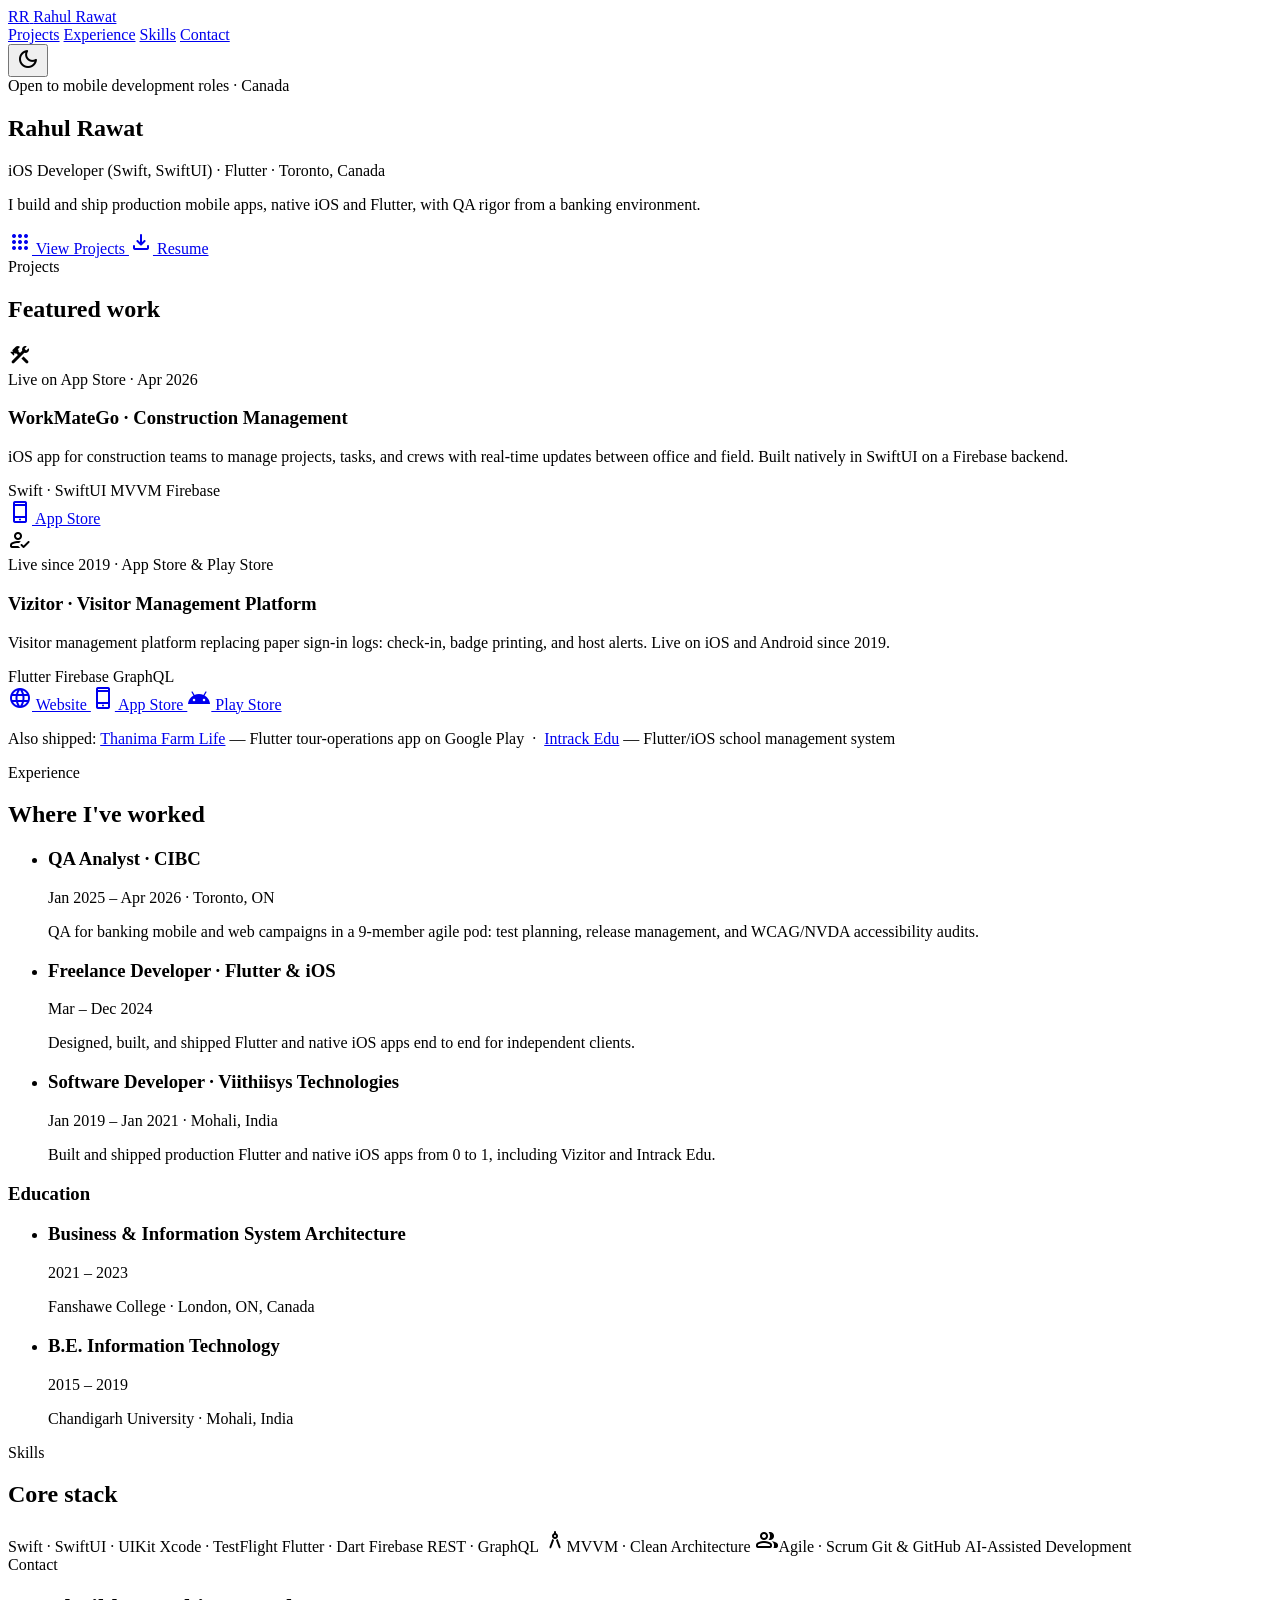
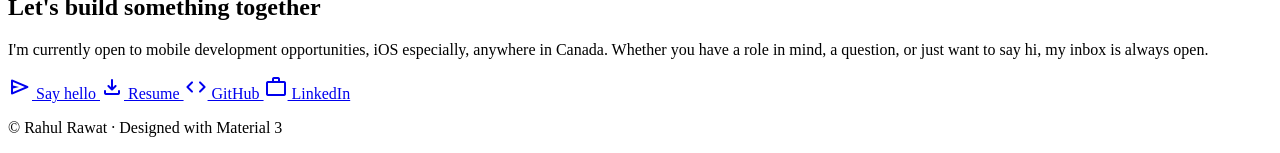
==== index.html @ 1a6d2e44 "Update GitHub links after account rename" ====
<!DOCTYPE html>
<html lang="en">
<head>
  <meta charset="UTF-8" />
  <meta name="viewport" content="width=device-width, initial-scale=1.0" />
  <title>Rahul Rawat — Portfolio</title>
  <meta name="description" content="Rahul Rawat, iOS and mobile developer (Swift, SwiftUI, Flutter), open to opportunities across Canada." />
  <meta name="theme-color" content="#0b57d0" />
  <link rel="preconnect" href="https://fonts.googleapis.com" />
  <link rel="preconnect" href="https://fonts.gstatic.com" crossorigin />
  <link href="https://fonts.googleapis.com/css2?family=Roboto:wght@400;500;700&family=Roboto+Flex:opsz,wght@8..144,400;8..144,500;8..144,600;8..144,700&display=swap" rel="stylesheet" />
  <link href="https://fonts.googleapis.com/css2?family=Material+Symbols+Rounded:opsz,wght,FILL,GRAD@20..48,100..700,0..1,0" rel="stylesheet" />
  <link rel="stylesheet" href="style.css" />
</head>
<body>
  <header class="app-bar" id="app-bar">
    <a class="app-bar__logo" href="#top">
      <span class="app-bar__logo-mark">RR</span>
      <span class="app-bar__logo-text">Rahul Rawat</span>
    </a>
    <nav class="app-bar__nav">
      <a href="#projects">Projects</a>
      <a href="#experience">Experience</a>
      <a href="#skills">Skills</a>
      <a href="#contact">Contact</a>
    </nav>
    <button id="theme-toggle" class="icon-button" aria-label="Toggle dark mode">
      <span class="material-symbols-rounded">dark_mode</span>
    </button>
  </header>

  <main id="top">
    <!-- Hero -->
    <section class="hero">
      <div class="hero__content reveal">
        <span class="hero__status"><span class="hero__status-dot"></span>Open to mobile development roles · Canada</span>
        <h1 class="hero__name">Rahul Rawat</h1>
        <p class="hero__role">iOS Developer (Swift, SwiftUI) · Flutter · Toronto, Canada</p>
        <p class="hero__tagline">I build and ship production mobile apps, native iOS and Flutter, with QA rigor from a banking environment.</p>
        <div class="hero__actions">
          <a class="button button--filled" href="#projects">
            <span class="material-symbols-rounded">apps</span>
            View Projects
          </a>
          <a class="button button--outlined" href="assets/Rahul-Rawat-Resume.pdf" download>
            <span class="material-symbols-rounded">download</span>
            Resume
          </a>
        </div>
      </div>
    </section>

    <!-- Projects -->
    <section id="projects" class="section reveal">
      <div class="section__heading">
        <span class="section__eyebrow">Projects</span>
        <h2 class="section__title">Featured work</h2>
      </div>
      <div class="projects">
        <article class="card card--elevated project">
          <div class="project__icon"><span class="material-symbols-rounded">construction</span></div>
          <span class="project__period">Live on App Store · Apr 2026</span>
          <h3 class="project__title">WorkMateGo · Construction Management</h3>
          <p class="project__desc">
            iOS app for construction teams to manage projects, tasks, and
            crews with real-time updates between office and field. Built
            natively in SwiftUI on a Firebase backend.
          </p>
          <div class="project__tags">
            <span class="chip">Swift · SwiftUI</span>
            <span class="chip">MVVM</span>
            <span class="chip">Firebase</span>
          </div>
          <div class="project__actions">
            <a class="button button--text" href="https://apps.apple.com/us/app/workmatego/id6769996872" target="_blank" rel="noopener">
              <span class="material-symbols-rounded">phone_iphone</span> App Store
            </a>
          </div>
        </article>

        <article class="card card--elevated project">
          <div class="project__icon"><span class="material-symbols-rounded">how_to_reg</span></div>
          <span class="project__period">Live since 2019 · App Store &amp; Play Store</span>
          <h3 class="project__title">Vizitor · Visitor Management Platform</h3>
          <p class="project__desc">
            Visitor management platform replacing paper sign-in logs:
            check-in, badge printing, and host alerts. Live on iOS and
            Android since 2019.
          </p>
          <div class="project__tags">
            <span class="chip">Flutter</span>
            <span class="chip">Firebase</span>
            <span class="chip">GraphQL</span>
          </div>
          <div class="project__actions">
            <a class="button button--text" href="https://www.vizitorapp.com" target="_blank" rel="noopener">
              <span class="material-symbols-rounded">language</span> Website
            </a>
            <a class="button button--text" href="https://apps.apple.com/us/app/vizitor-visitor-management/id1408560525" target="_blank" rel="noopener">
              <span class="material-symbols-rounded">phone_iphone</span> App Store
            </a>
            <a class="button button--text" href="https://play.google.com/store/apps/details?id=com.vizitor.app" target="_blank" rel="noopener">
              <span class="material-symbols-rounded">android</span> Play Store
            </a>
          </div>
        </article>
      </div>

      <p class="more-projects">
        <span class="more-projects__label">Also shipped:</span>
        <a href="https://play.google.com/store/apps/details?id=com.thanima.app" target="_blank" rel="noopener">Thanima Farm Life</a> — Flutter tour-operations app on Google Play
        &nbsp;·&nbsp;
        <a href="https://github.com/rahuldev0412/intrack-edu" target="_blank" rel="noopener">Intrack Edu</a> — Flutter/iOS school management system
      </p>
    </section>

    <!-- Experience -->
    <section id="experience" class="section reveal">
      <div class="section__heading">
        <span class="section__eyebrow">Experience</span>
        <h2 class="section__title">Where I've worked</h2>
      </div>
      <ul class="experience-list">
        <li class="experience-item">
          <div class="experience-item__row">
            <h3 class="experience-role">QA Analyst · CIBC</h3>
            <span class="experience-meta">Jan 2025 – Apr 2026 · Toronto, ON</span>
          </div>
          <p class="experience-desc">
            QA for banking mobile and web campaigns in a 9-member agile pod:
            test planning, release management, and WCAG/NVDA accessibility
            audits.
          </p>
        </li>
        <li class="experience-item">
          <div class="experience-item__row">
            <h3 class="experience-role">Freelance Developer · Flutter &amp; iOS</h3>
            <span class="experience-meta">Mar – Dec 2024</span>
          </div>
          <p class="experience-desc">
            Designed, built, and shipped Flutter and native iOS apps end to
            end for independent clients.
          </p>
        </li>
        <li class="experience-item">
          <div class="experience-item__row">
            <h3 class="experience-role">Software Developer · Viithiisys Technologies</h3>
            <span class="experience-meta">Jan 2019 – Jan 2021 · Mohali, India</span>
          </div>
          <p class="experience-desc">
            Built and shipped production Flutter and native iOS apps from 0
            to 1, including Vizitor and Intrack Edu.
          </p>
        </li>
      </ul>

      <div class="education">
        <h3 class="education__heading">Education</h3>
        <ul class="experience-list">
          <li class="experience-item">
            <div class="experience-item__row">
              <h3 class="experience-role">Business &amp; Information System Architecture</h3>
              <span class="experience-meta">2021 – 2023</span>
            </div>
            <p class="experience-desc">Fanshawe College · London, ON, Canada</p>
          </li>
          <li class="experience-item">
            <div class="experience-item__row">
              <h3 class="experience-role">B.E. Information Technology</h3>
              <span class="experience-meta">2015 – 2019</span>
            </div>
            <p class="experience-desc">Chandigarh University · Mohali, India</p>
          </li>
        </ul>
      </div>
    </section>

    <!-- Skills -->
    <section id="skills" class="section reveal">
      <div class="section__heading">
        <span class="section__eyebrow">Skills</span>
        <h2 class="section__title">Core stack</h2>
      </div>
      <div class="skills">
        <span class="chip chip--skill"><img class="chip__logo" src="icons/swift.svg" alt="" />Swift · SwiftUI · UIKit</span>
        <span class="chip chip--skill"><img class="chip__logo" src="icons/xcode.svg" alt="" />Xcode · TestFlight</span>
        <span class="chip chip--skill"><img class="chip__logo" src="icons/flutter.svg" alt="" />Flutter · Dart</span>
        <span class="chip chip--skill"><img class="chip__logo" src="icons/firebase.svg" alt="" />Firebase</span>
        <span class="chip chip--skill"><img class="chip__logo" src="icons/graphql.svg" alt="" />REST · GraphQL</span>
        <span class="chip chip--skill"><span class="material-symbols-rounded">architecture</span>MVVM · Clean Architecture</span>
        <span class="chip chip--skill"><span class="material-symbols-rounded">group</span>Agile · Scrum</span>
        <span class="chip chip--skill"><img class="chip__logo" src="icons/github.svg" alt="" />Git &amp; GitHub</span>
        <span class="chip chip--skill"><img class="chip__logo" src="icons/claude.svg" alt="" />AI-Assisted Development</span>
      </div>
    </section>

    <!-- Contact -->
    <section id="contact" class="section reveal">
      <div class="contact card card--filled">
        <span class="section__eyebrow">Contact</span>
        <h2 class="section__title">Let's build something together</h2>
        <p class="contact__text">
          I'm currently open to mobile development opportunities, iOS
          especially, anywhere in Canada. Whether you have a role in mind, a
          question, or just want to say hi, my inbox is always open.
        </p>
        <div class="contact__actions">
          <a class="button button--filled" href="mailto:rahulrwt0412@gmail.com">
            <span class="material-symbols-rounded">send</span>
            Say hello
          </a>
          <a class="button button--tonal" href="assets/Rahul-Rawat-Resume.pdf" download>
            <span class="material-symbols-rounded">download</span>
            Resume
          </a>
          <a class="button button--outlined" href="https://github.com/rahuldev0412" target="_blank" rel="noopener">
            <span class="material-symbols-rounded">code</span>
            GitHub
          </a>
          <a class="button button--outlined" href="https://www.linkedin.com/in/rahul-rawat-abb160151/" target="_blank" rel="noopener">
            <span class="material-symbols-rounded">work</span>
            LinkedIn
          </a>
        </div>
      </div>
    </section>
  </main>

  <footer class="footer">
    <p>© <span id="year"></span> Rahul Rawat · Designed with Material 3</p>
  </footer>

  <script src="script.js"></script>
</body>
</html>
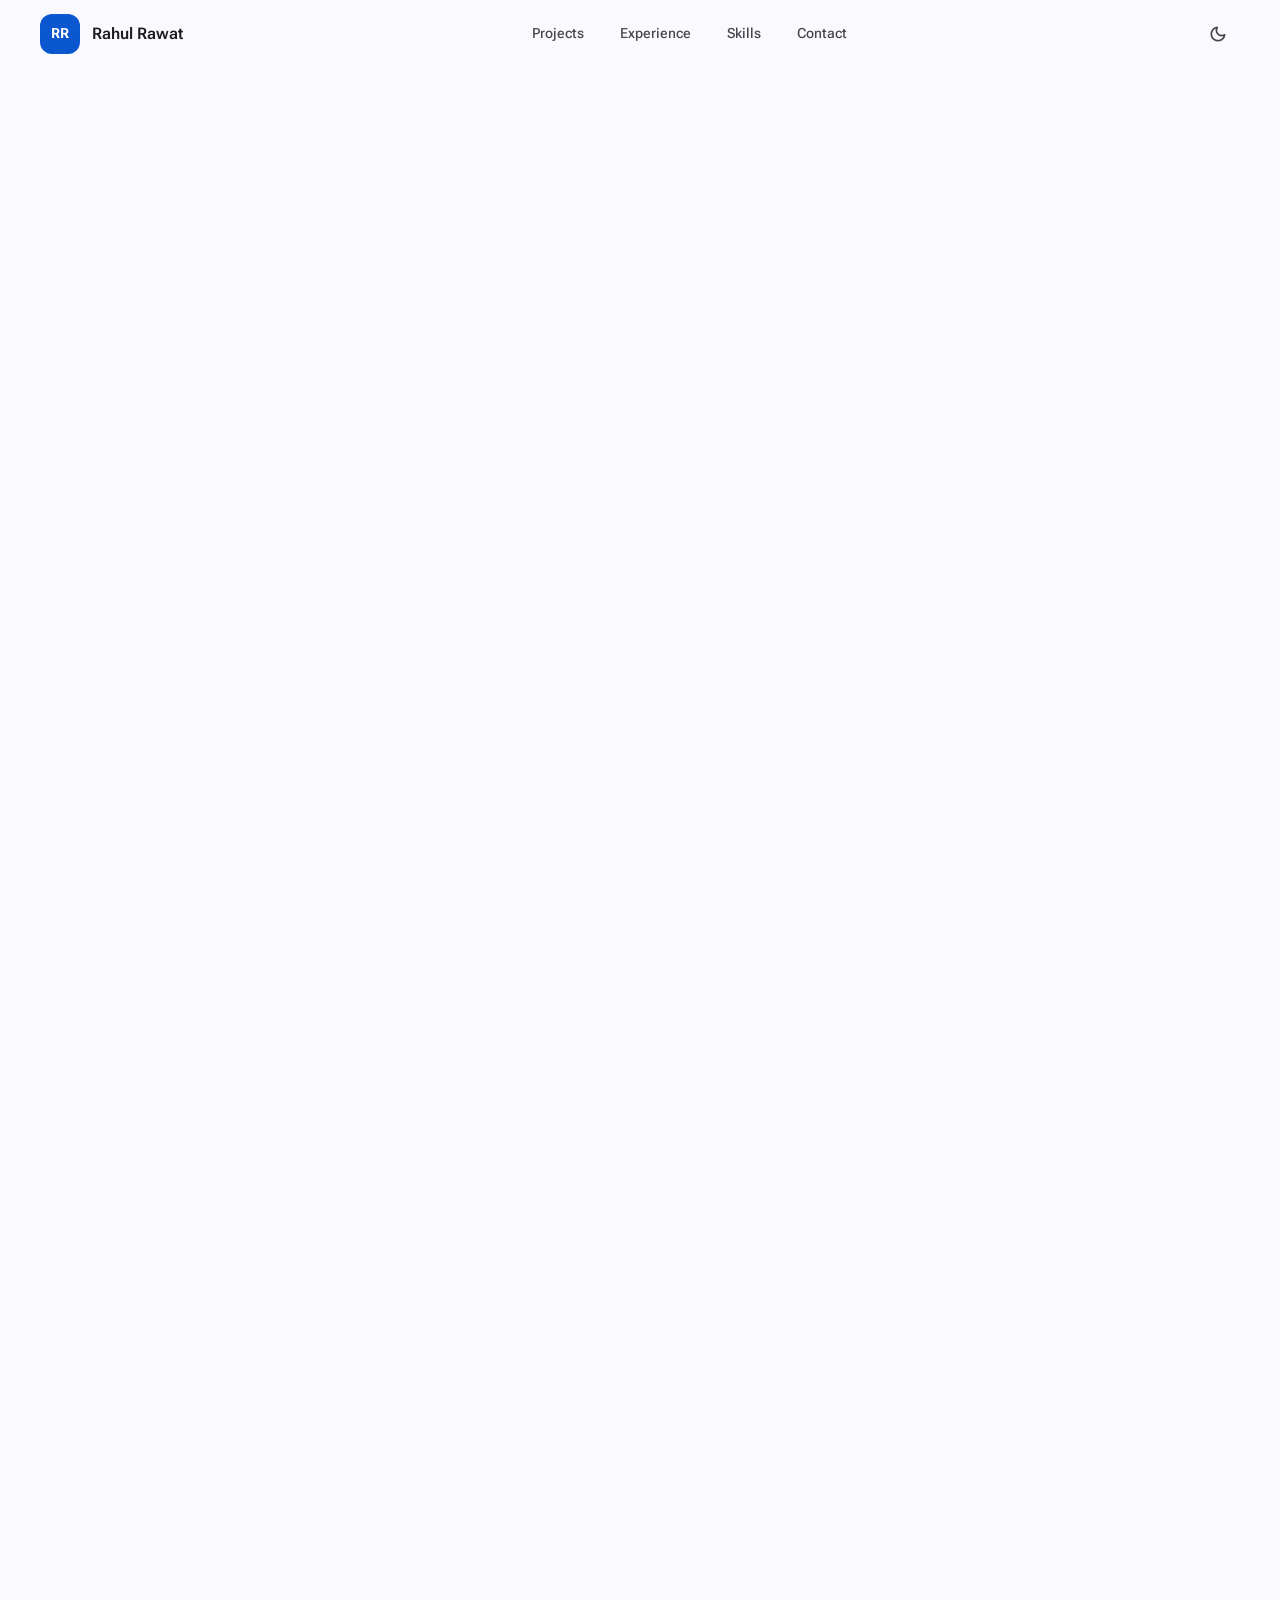
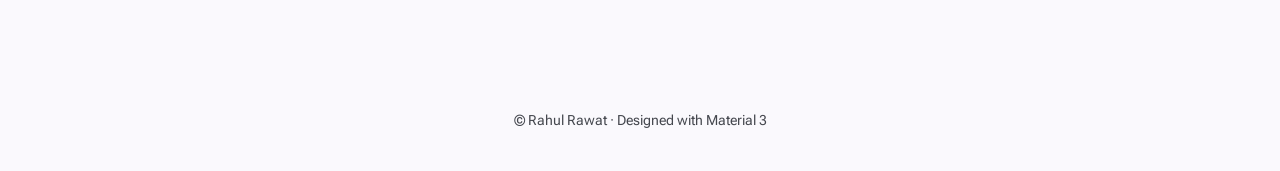
==== commit a9d699ef: "Add Upstat project card and beta download page New upstat.html with plain-language TestFlight and An" ====
--- a/index.html
+++ b/index.html
@@ -79,6 +79,28 @@
         </article>
 
         <article class="card card--elevated project">
+          <img class="project__icon project__icon--logo" src="assets/upstat-logo.png" alt="Upstat logo" width="52" height="52" />
+          <span class="project__period">Public beta · TestFlight &amp; Android</span>
+          <h3 class="project__title">Upstat · Fitness, Nutrition &amp; Habit Tracker</h3>
+          <p class="project__desc">
+            All-in-one fitness app that turns daily health habits into a
+            game. Users log meals, workouts, sleep, water and habits, and
+            earn XP, levels, badges and personal records for staying
+            consistent.
+          </p>
+          <div class="project__tags">
+            <span class="chip">Flutter</span>
+            <span class="chip">Firebase</span>
+            <span class="chip">iOS</span>
+          </div>
+          <div class="project__actions">
+            <a class="button button--text" href="upstat.html">
+              <span class="material-symbols-rounded">download</span> Try the beta
+            </a>
+          </div>
+        </article>
+
+        <article class="card card--elevated project">
           <div class="project__icon"><span class="material-symbols-rounded">how_to_reg</span></div>
           <span class="project__period">Live since 2019 · App Store &amp; Play Store</span>
           <h3 class="project__title">Vizitor · Visitor Management Platform</h3>
--- a/style.css
+++ b/style.css
@@ -0,0 +1,743 @@
+/* ============================================================
+   Material 3 design tokens — light scheme (Google blue seed)
+   ============================================================ */
+:root {
+  /* Color roles */
+  --md-sys-color-primary: #0b57d0;
+  --md-sys-color-on-primary: #ffffff;
+  --md-sys-color-primary-container: #d3e3fd;
+  --md-sys-color-on-primary-container: #041e49;
+  --md-sys-color-secondary: #575e71;
+  --md-sys-color-secondary-container: #dbe2f9;
+  --md-sys-color-on-secondary-container: #141b2c;
+  --md-sys-color-surface: #faf9fd;
+  --md-sys-color-surface-container-low: #f3f3fa;
+  --md-sys-color-surface-container: #ededf4;
+  --md-sys-color-surface-container-high: #e7e8ee;
+  --md-sys-color-on-surface: #191c20;
+  --md-sys-color-on-surface-variant: #44474e;
+  --md-sys-color-outline: #74777f;
+  --md-sys-color-outline-variant: #c4c6d0;
+  --md-sys-color-shadow: #000000;
+
+  /* Shape */
+  --md-sys-shape-corner-small: 8px;
+  --md-sys-shape-corner-medium: 12px;
+  --md-sys-shape-corner-large: 16px;
+  --md-sys-shape-corner-xlarge: 28px;
+  --md-sys-shape-corner-full: 999px;
+
+  /* Elevation */
+  --md-sys-elevation-1: 0 1px 2px rgba(0, 0, 0, 0.3), 0 1px 3px 1px rgba(0, 0, 0, 0.15);
+  --md-sys-elevation-2: 0 1px 2px rgba(0, 0, 0, 0.3), 0 2px 6px 2px rgba(0, 0, 0, 0.15);
+  --md-sys-elevation-3: 0 4px 8px 3px rgba(0, 0, 0, 0.15), 0 1px 3px rgba(0, 0, 0, 0.3);
+
+  /* Motion */
+  --md-sys-motion-standard: cubic-bezier(0.2, 0, 0, 1);
+}
+
+[data-theme="dark"] {
+  --md-sys-color-primary: #a8c7fa;
+  --md-sys-color-on-primary: #062e6f;
+  --md-sys-color-primary-container: #0842a0;
+  --md-sys-color-on-primary-container: #d3e3fd;
+  --md-sys-color-secondary: #bfc6dc;
+  --md-sys-color-secondary-container: #3f4759;
+  --md-sys-color-on-secondary-container: #dbe2f9;
+  --md-sys-color-surface: #131318;
+  --md-sys-color-surface-container-low: #1b1b21;
+  --md-sys-color-surface-container: #1f1f25;
+  --md-sys-color-surface-container-high: #292a2f;
+  --md-sys-color-on-surface: #e2e2e9;
+  --md-sys-color-on-surface-variant: #c4c6d0;
+  --md-sys-color-outline: #8e9099;
+  --md-sys-color-outline-variant: #44474e;
+}
+
+/* ============================================================
+   Base
+   ============================================================ */
+* {
+  margin: 0;
+  padding: 0;
+  box-sizing: border-box;
+}
+
+html {
+  scroll-behavior: smooth;
+}
+
+body {
+  font-family: "Roboto Flex", "Roboto", system-ui, sans-serif;
+  background: var(--md-sys-color-surface);
+  color: var(--md-sys-color-on-surface);
+  line-height: 1.6;
+  transition: background 0.3s var(--md-sys-motion-standard), color 0.3s var(--md-sys-motion-standard);
+}
+
+.material-symbols-rounded {
+  font-variation-settings: "FILL" 0, "wght" 400, "GRAD" 0, "opsz" 24;
+  font-size: 1.25rem;
+  line-height: 1;
+}
+
+main {
+  max-width: 1040px;
+  margin: 0 auto;
+  padding: 0 clamp(1.25rem, 5vw, 2.5rem);
+}
+
+/* ============================================================
+   Top app bar
+   ============================================================ */
+.app-bar {
+  position: sticky;
+  top: 0;
+  z-index: 20;
+  display: flex;
+  align-items: center;
+  justify-content: space-between;
+  gap: 1rem;
+  padding: 0.75rem clamp(1.25rem, 5vw, 2.5rem);
+  background: var(--md-sys-color-surface);
+  transition: background 0.3s var(--md-sys-motion-standard), box-shadow 0.3s var(--md-sys-motion-standard);
+}
+
+.app-bar--scrolled {
+  background: var(--md-sys-color-surface-container);
+  box-shadow: var(--md-sys-elevation-2);
+}
+
+.app-bar__logo {
+  display: flex;
+  align-items: center;
+  gap: 0.75rem;
+  text-decoration: none;
+  color: var(--md-sys-color-on-surface);
+  font-weight: 600;
+}
+
+.app-bar__logo-mark {
+  display: grid;
+  place-items: center;
+  width: 40px;
+  height: 40px;
+  border-radius: var(--md-sys-shape-corner-medium);
+  background: var(--md-sys-color-primary);
+  color: var(--md-sys-color-on-primary);
+  font-weight: 700;
+  font-size: 0.9rem;
+  letter-spacing: 0.5px;
+}
+
+.app-bar__nav {
+  display: flex;
+  gap: 0.25rem;
+}
+
+.app-bar__nav a {
+  position: relative;
+  color: var(--md-sys-color-on-surface-variant);
+  text-decoration: none;
+  font-size: 0.9rem;
+  font-weight: 500;
+  padding: 0.5rem 1rem;
+  border-radius: var(--md-sys-shape-corner-full);
+  transition: background 0.2s, color 0.2s;
+}
+
+.app-bar__nav a:hover {
+  background: color-mix(in srgb, var(--md-sys-color-on-surface) 8%, transparent);
+  color: var(--md-sys-color-on-surface);
+}
+
+/* ============================================================
+   Buttons (M3 filled / tonal / outlined / text / icon)
+   ============================================================ */
+.button {
+  position: relative;
+  overflow: hidden;
+  display: inline-flex;
+  align-items: center;
+  gap: 0.5rem;
+  height: 44px;
+  padding: 0 1.5rem;
+  border: none;
+  border-radius: var(--md-sys-shape-corner-full);
+  font-family: inherit;
+  font-size: 0.9rem;
+  font-weight: 500;
+  letter-spacing: 0.1px;
+  text-decoration: none;
+  cursor: pointer;
+  transition: box-shadow 0.2s var(--md-sys-motion-standard), background 0.2s;
+}
+
+.button .material-symbols-rounded {
+  font-size: 1.125rem;
+}
+
+.button--filled {
+  background: var(--md-sys-color-primary);
+  color: var(--md-sys-color-on-primary);
+}
+
+.button--filled:hover {
+  box-shadow: var(--md-sys-elevation-1);
+  background: color-mix(in srgb, var(--md-sys-color-on-primary) 8%, var(--md-sys-color-primary));
+}
+
+.button--tonal {
+  background: var(--md-sys-color-secondary-container);
+  color: var(--md-sys-color-on-secondary-container);
+}
+
+.button--tonal:hover {
+  box-shadow: var(--md-sys-elevation-1);
+  background: color-mix(in srgb, var(--md-sys-color-on-secondary-container) 8%, var(--md-sys-color-secondary-container));
+}
+
+.button--outlined {
+  background: transparent;
+  color: var(--md-sys-color-primary);
+  border: 1px solid var(--md-sys-color-outline);
+}
+
+.button--outlined:hover {
+  background: color-mix(in srgb, var(--md-sys-color-primary) 8%, transparent);
+}
+
+.button--text {
+  background: transparent;
+  color: var(--md-sys-color-primary);
+  height: 40px;
+  padding: 0 0.75rem;
+}
+
+.button--text:hover {
+  background: color-mix(in srgb, var(--md-sys-color-primary) 8%, transparent);
+}
+
+.icon-button {
+  position: relative;
+  overflow: hidden;
+  display: grid;
+  place-items: center;
+  width: 44px;
+  height: 44px;
+  border: none;
+  border-radius: var(--md-sys-shape-corner-full);
+  background: transparent;
+  color: var(--md-sys-color-on-surface-variant);
+  cursor: pointer;
+  transition: background 0.2s;
+}
+
+.icon-button:hover {
+  background: color-mix(in srgb, var(--md-sys-color-on-surface) 8%, transparent);
+}
+
+/* Ripple */
+.ripple {
+  position: absolute;
+  border-radius: 50%;
+  background: currentColor;
+  opacity: 0.18;
+  transform: scale(0);
+  animation: ripple 0.5s var(--md-sys-motion-standard) forwards;
+  pointer-events: none;
+}
+
+@keyframes ripple {
+  to {
+    transform: scale(2.5);
+    opacity: 0;
+  }
+}
+
+/* ============================================================
+   Cards & chips
+   ============================================================ */
+.card {
+  border-radius: var(--md-sys-shape-corner-large);
+  padding: 1.75rem;
+}
+
+.card--filled {
+  background: var(--md-sys-color-surface-container);
+}
+
+.card--elevated {
+  background: var(--md-sys-color-surface-container-low);
+  box-shadow: var(--md-sys-elevation-1);
+  transition: box-shadow 0.25s var(--md-sys-motion-standard), transform 0.25s var(--md-sys-motion-standard);
+}
+
+.card--elevated:hover {
+  box-shadow: var(--md-sys-elevation-3);
+  transform: translateY(-3px);
+}
+
+.chip {
+  display: inline-flex;
+  align-items: center;
+  gap: 0.4rem;
+  height: 32px;
+  padding: 0 0.85rem;
+  border: 1px solid var(--md-sys-color-outline-variant);
+  border-radius: var(--md-sys-shape-corner-small);
+  font-size: 0.8rem;
+  font-weight: 500;
+  color: var(--md-sys-color-on-surface-variant);
+  background: transparent;
+}
+
+.chip--skill {
+  height: 40px;
+  padding: 0 1.1rem;
+  font-size: 0.9rem;
+  background: var(--md-sys-color-surface-container-low);
+  color: var(--md-sys-color-on-surface);
+}
+
+.chip--skill .material-symbols-rounded {
+  color: var(--md-sys-color-primary);
+}
+
+.chip__logo {
+  width: 18px;
+  height: 18px;
+  object-fit: contain;
+}
+
+/* ============================================================
+   Hero
+   ============================================================ */
+.hero {
+  min-height: calc(88vh - 68px);
+  display: flex;
+  align-items: center;
+}
+
+.hero__content {
+  display: flex;
+  flex-direction: column;
+  align-items: flex-start;
+  gap: 1.25rem;
+}
+
+.hero__name {
+  font-size: clamp(3rem, 8vw, 4.75rem);
+  font-weight: 700;
+  line-height: 1.05;
+  letter-spacing: -1px;
+}
+
+.hero__status {
+  display: inline-flex;
+  align-items: center;
+  gap: 0.5rem;
+  padding: 0.35rem 0.9rem;
+  border: 1px solid var(--md-sys-color-outline-variant);
+  border-radius: var(--md-sys-shape-corner-full);
+  font-size: 0.85rem;
+  font-weight: 500;
+  color: var(--md-sys-color-on-surface-variant);
+}
+
+.hero__status-dot {
+  width: 8px;
+  height: 8px;
+  border-radius: 50%;
+  background: #1e8e3e;
+  box-shadow: 0 0 0 3px rgba(30, 142, 62, 0.25);
+}
+
+[data-theme="dark"] .hero__status-dot {
+  background: #6dd58c;
+  box-shadow: 0 0 0 3px rgba(109, 213, 140, 0.25);
+}
+
+.hero__role {
+  font-size: clamp(1.1rem, 2.5vw, 1.35rem);
+  font-weight: 600;
+  color: var(--md-sys-color-primary);
+}
+
+.hero__tagline {
+  max-width: 36rem;
+  font-size: clamp(1.05rem, 2.2vw, 1.25rem);
+  color: var(--md-sys-color-on-surface-variant);
+  font-weight: 400;
+}
+
+.hero__actions {
+  display: flex;
+  flex-wrap: wrap;
+  gap: 0.75rem;
+  margin-top: 0.5rem;
+}
+
+/* ============================================================
+   Sections
+   ============================================================ */
+.section {
+  padding: 4rem 0;
+}
+
+.section__heading {
+  margin-bottom: 2rem;
+}
+
+.section__eyebrow {
+  display: block;
+  color: var(--md-sys-color-primary);
+  font-size: 0.85rem;
+  font-weight: 600;
+  text-transform: uppercase;
+  letter-spacing: 1.5px;
+  margin-bottom: 0.35rem;
+}
+
+.section__title {
+  font-size: clamp(1.6rem, 4vw, 2.25rem);
+  font-weight: 600;
+  letter-spacing: -0.25px;
+}
+
+/* Projects */
+.projects {
+  display: grid;
+  grid-template-columns: repeat(auto-fit, minmax(280px, 1fr));
+  gap: 1.25rem;
+}
+
+.project {
+  display: flex;
+  flex-direction: column;
+  gap: 0.9rem;
+}
+
+.project__icon {
+  display: grid;
+  place-items: center;
+  width: 52px;
+  height: 52px;
+  border-radius: var(--md-sys-shape-corner-medium);
+  background: var(--md-sys-color-primary-container);
+  color: var(--md-sys-color-on-primary-container);
+}
+
+.project__period {
+  font-size: 0.8rem;
+  font-weight: 600;
+  letter-spacing: 0.5px;
+  text-transform: uppercase;
+  color: var(--md-sys-color-primary);
+}
+
+.project__title {
+  font-size: 1.2rem;
+  font-weight: 600;
+}
+
+.project__desc {
+  color: var(--md-sys-color-on-surface-variant);
+  font-size: 0.95rem;
+  flex: 1;
+}
+
+.project__tags {
+  display: flex;
+  flex-wrap: wrap;
+  gap: 0.5rem;
+}
+
+.project__actions {
+  display: flex;
+  gap: 0.25rem;
+  margin: 0 -0.75rem -0.5rem;
+}
+
+.more-projects {
+  margin-top: 1.5rem;
+  padding: 1rem 1.25rem;
+  border-radius: var(--md-sys-shape-corner-medium);
+  background: var(--md-sys-color-surface-container);
+  color: var(--md-sys-color-on-surface-variant);
+  font-size: 0.9rem;
+  line-height: 1.7;
+}
+
+.more-projects__label {
+  font-weight: 600;
+  color: var(--md-sys-color-on-surface);
+}
+
+.more-projects a {
+  color: var(--md-sys-color-primary);
+  font-weight: 500;
+  text-decoration: none;
+}
+
+.more-projects a:hover {
+  text-decoration: underline;
+}
+
+/* Experience */
+.experience-list {
+  list-style: none;
+  display: flex;
+  flex-direction: column;
+  gap: 1.5rem;
+}
+
+.experience-item {
+  padding-bottom: 1.5rem;
+  border-bottom: 1px solid var(--md-sys-color-outline-variant);
+}
+
+.experience-item:last-child {
+  border-bottom: none;
+  padding-bottom: 0;
+}
+
+.experience-item__row {
+  display: flex;
+  flex-wrap: wrap;
+  align-items: baseline;
+  justify-content: space-between;
+  gap: 0.5rem 1rem;
+  margin-bottom: 0.4rem;
+}
+
+.experience-role {
+  font-size: 1.1rem;
+  font-weight: 600;
+}
+
+.experience-meta {
+  font-size: 0.85rem;
+  font-weight: 500;
+  color: var(--md-sys-color-on-surface-variant);
+  white-space: nowrap;
+}
+
+.experience-desc {
+  color: var(--md-sys-color-on-surface-variant);
+  font-size: 0.95rem;
+  max-width: 46rem;
+}
+
+.education {
+  margin-top: 2.5rem;
+  padding-top: 2rem;
+  border-top: 1px solid var(--md-sys-color-outline-variant);
+}
+
+.education__heading {
+  margin-bottom: 1.5rem;
+  font-size: 0.85rem;
+  font-weight: 600;
+  text-transform: uppercase;
+  letter-spacing: 1.5px;
+  color: var(--md-sys-color-primary);
+}
+
+/* Skills */
+.skills {
+  display: flex;
+  flex-wrap: wrap;
+  gap: 0.75rem;
+}
+
+/* Contact */
+.contact {
+  text-align: center;
+  padding: 3.5rem 2rem;
+  border-radius: var(--md-sys-shape-corner-xlarge);
+}
+
+.contact__text {
+  max-width: 32rem;
+  margin: 1rem auto 2rem;
+  color: var(--md-sys-color-on-surface-variant);
+}
+
+.contact__actions {
+  display: flex;
+  flex-wrap: wrap;
+  justify-content: center;
+  gap: 0.75rem;
+}
+
+/* Footer */
+.footer {
+  text-align: center;
+  padding: 2.5rem 1rem;
+  color: var(--md-sys-color-on-surface-variant);
+  font-size: 0.85rem;
+}
+
+/* ============================================================
+   Reveal animation
+   ============================================================ */
+.reveal {
+  opacity: 0;
+  transform: translateY(24px);
+  transition: opacity 0.6s var(--md-sys-motion-standard), transform 0.6s var(--md-sys-motion-standard);
+}
+
+.reveal--visible {
+  opacity: 1;
+  transform: translateY(0);
+}
+
+@media (prefers-reduced-motion: reduce) {
+  html {
+    scroll-behavior: auto;
+  }
+  .reveal {
+    opacity: 1;
+    transform: none;
+    transition: none;
+  }
+}
+
+/* Mobile */
+@media (max-width: 640px) {
+  .app-bar__nav {
+    display: none;
+  }
+  .app-bar__logo-text {
+    font-size: 0.95rem;
+  }
+}
+
+/* ============================================================
+   App beta page (upstat.html)
+   ============================================================ */
+.back-link {
+  display: inline-flex;
+  align-items: center;
+  gap: 0.35rem;
+  margin-top: 1.5rem;
+  color: var(--md-sys-color-primary);
+  font-size: 0.9rem;
+  font-weight: 500;
+  text-decoration: none;
+}
+
+.back-link:hover {
+  text-decoration: underline;
+}
+
+.app-hero {
+  display: flex;
+  flex-direction: column;
+  align-items: flex-start;
+  gap: 1rem;
+  padding: 2.5rem 0 1rem;
+}
+
+.app-hero__icon {
+  width: 64px;
+  height: 64px;
+}
+
+.app-hero__icon .material-symbols-rounded {
+  font-size: 2rem;
+}
+
+.app-hero__title {
+  font-size: clamp(2.5rem, 7vw, 3.75rem);
+  font-weight: 700;
+  line-height: 1.05;
+  letter-spacing: -1px;
+}
+
+.app-hero__hint {
+  display: inline-flex;
+  align-items: center;
+  gap: 0.4rem;
+  font-size: 0.85rem;
+  color: var(--md-sys-color-on-surface-variant);
+}
+
+.section__lead {
+  max-width: 40rem;
+  margin-top: 0.6rem;
+  color: var(--md-sys-color-on-surface-variant);
+}
+
+.steps {
+  list-style: none;
+  display: grid;
+  gap: 1rem;
+}
+
+.step {
+  display: flex;
+  gap: 1.1rem;
+  align-items: flex-start;
+  padding: 1.4rem;
+}
+
+.step__num {
+  flex: none;
+  display: grid;
+  place-items: center;
+  width: 36px;
+  height: 36px;
+  border-radius: 50%;
+  background: var(--md-sys-color-primary);
+  color: var(--md-sys-color-on-primary);
+  font-weight: 700;
+}
+
+.step__title {
+  font-size: 1.05rem;
+  font-weight: 600;
+  margin-bottom: 0.25rem;
+}
+
+.step__text {
+  color: var(--md-sys-color-on-surface-variant);
+  font-size: 0.95rem;
+  margin-bottom: 0.5rem;
+}
+
+.step .button--text {
+  margin-left: -0.75rem;
+}
+
+.button--disabled {
+  opacity: 0.45;
+  cursor: not-allowed;
+  pointer-events: none;
+}
+
+.faq {
+  margin-top: 1.25rem;
+  padding: 1rem 1.25rem;
+  border: 1px solid var(--md-sys-color-outline-variant);
+  border-radius: var(--md-sys-shape-corner-medium);
+}
+
+.faq summary {
+  cursor: pointer;
+  font-weight: 600;
+}
+
+.faq ul {
+  margin: 0.75rem 0 0 1.1rem;
+  display: grid;
+  gap: 0.5rem;
+  color: var(--md-sys-color-on-surface-variant);
+  font-size: 0.92rem;
+}
+
+.project__icon--logo {
+  object-fit: cover;
+  background: #000;
+}
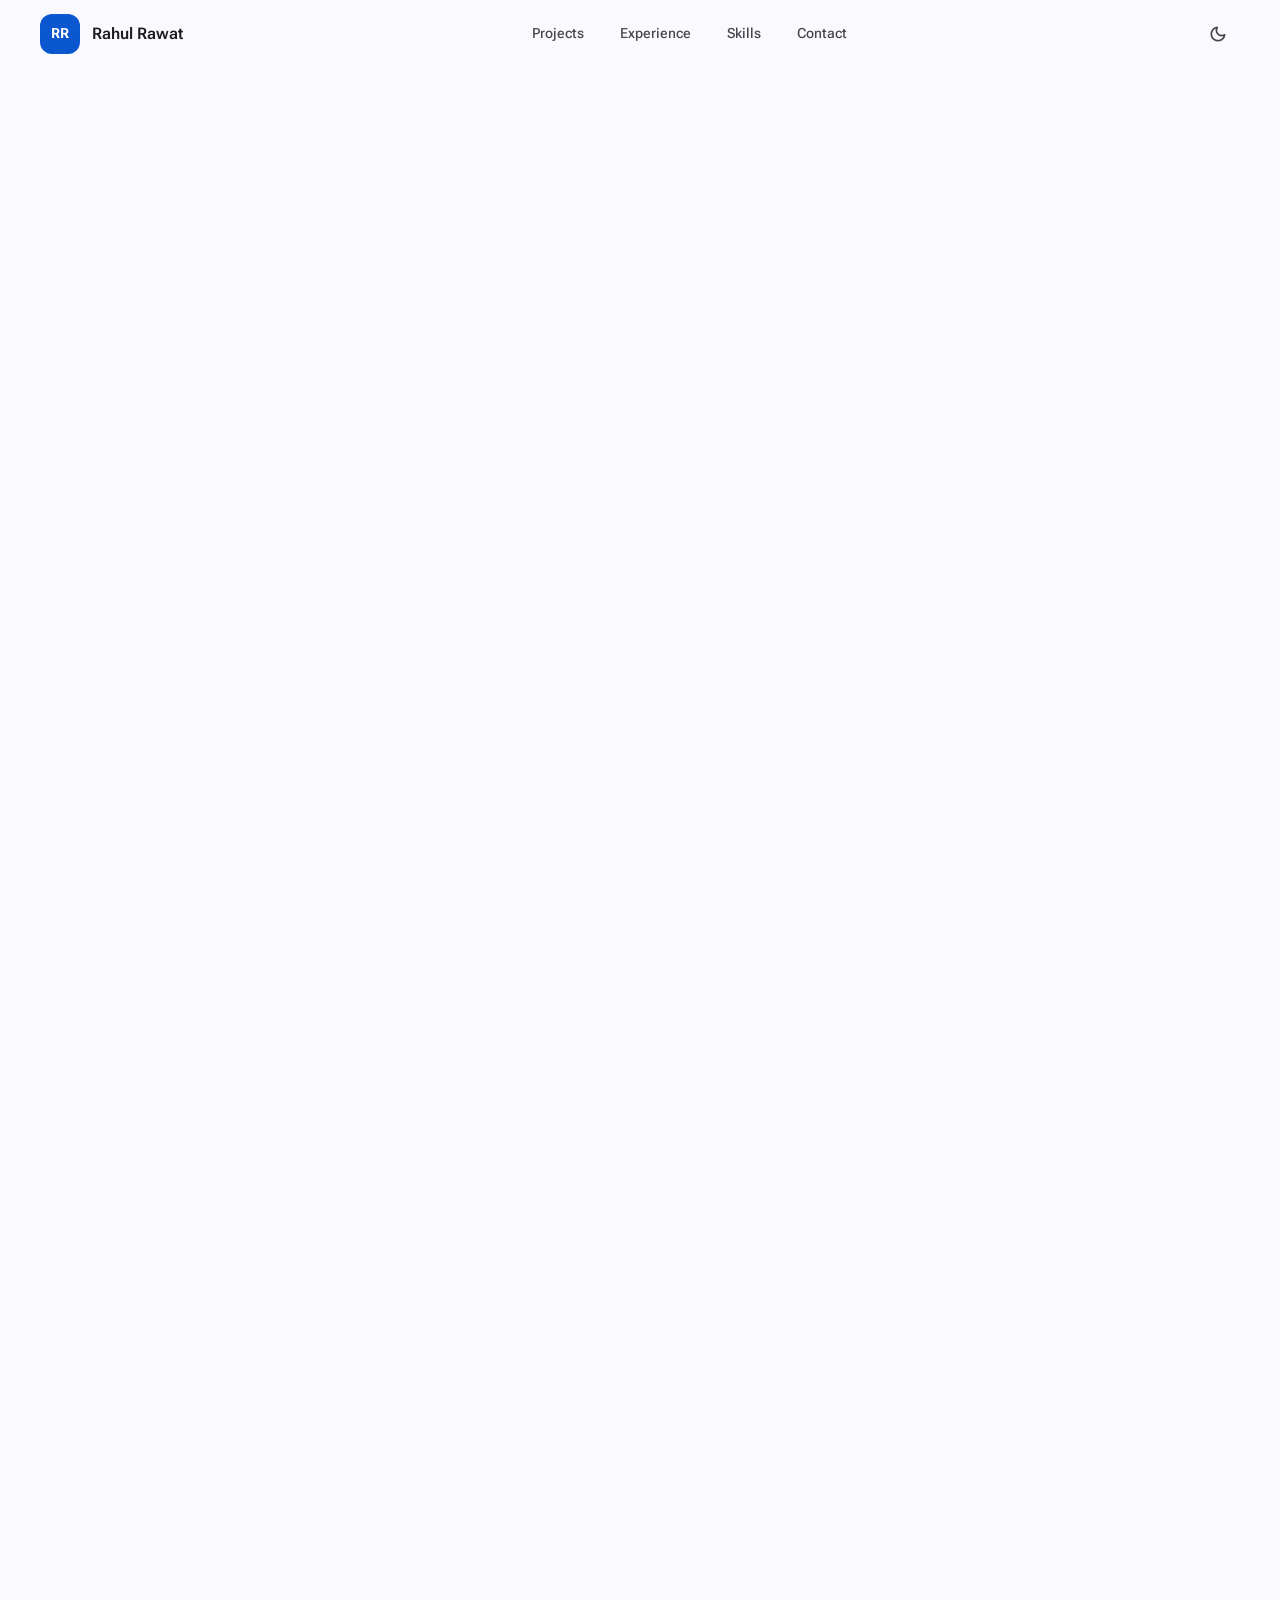
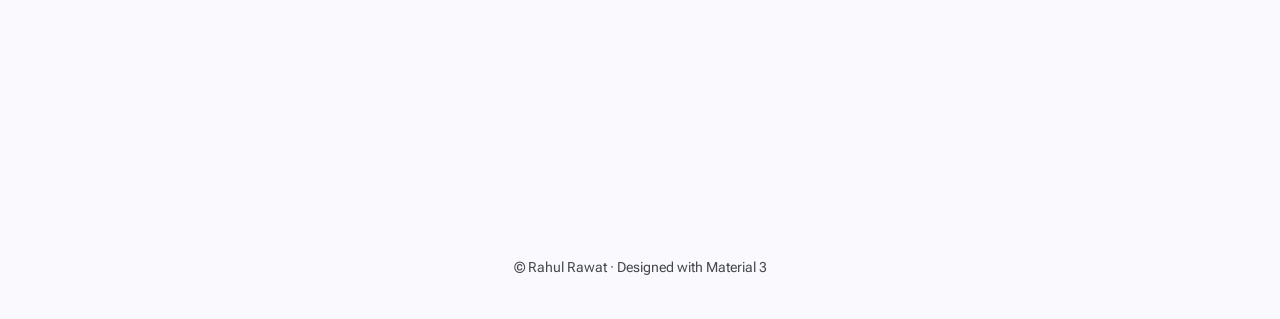
==== commit 57ff64ec: "Add QA skills group and open profile to QA roles Split skills into Mobile development and QA & deliv" ====
--- a/index.html
+++ b/index.html
@@ -4,7 +4,7 @@
   <meta charset="UTF-8" />
   <meta name="viewport" content="width=device-width, initial-scale=1.0" />
   <title>Rahul Rawat — Portfolio</title>
-  <meta name="description" content="Rahul Rawat, iOS and mobile developer (Swift, SwiftUI, Flutter), open to opportunities across Canada." />
+  <meta name="description" content="Rahul Rawat, iOS and mobile developer (Swift, SwiftUI, Flutter) and QA analyst, open to mobile development and QA roles across Canada." />
   <meta name="theme-color" content="#0b57d0" />
   <link rel="preconnect" href="https://fonts.googleapis.com" />
   <link rel="preconnect" href="https://fonts.gstatic.com" crossorigin />
@@ -33,7 +33,7 @@
     <!-- Hero -->
     <section class="hero">
       <div class="hero__content reveal">
-        <span class="hero__status"><span class="hero__status-dot"></span>Open to mobile development roles · Canada</span>
+        <span class="hero__status"><span class="hero__status-dot"></span>Open to mobile development &amp; QA roles · Canada</span>
         <h1 class="hero__name">Rahul Rawat</h1>
         <p class="hero__role">iOS Developer (Swift, SwiftUI) · Flutter · Toronto, Canada</p>
         <p class="hero__tagline">I build and ship production mobile apps, native iOS and Flutter, with QA rigor from a banking environment.</p>
@@ -149,7 +149,7 @@
             <span class="experience-meta">Jan 2025 – Apr 2026 · Toronto, ON</span>
           </div>
           <p class="experience-desc">
-            QA for banking mobile and web campaigns in a 9-member agile pod:
+            QA for banking mobile and web campaigns in an agile pod:
             test planning, release management, and WCAG/NVDA accessibility
             audits.
           </p>
@@ -203,16 +203,29 @@
         <span class="section__eyebrow">Skills</span>
         <h2 class="section__title">Core stack</h2>
       </div>
-      <div class="skills">
-        <span class="chip chip--skill"><img class="chip__logo" src="icons/swift.svg" alt="" />Swift · SwiftUI · UIKit</span>
-        <span class="chip chip--skill"><img class="chip__logo" src="icons/xcode.svg" alt="" />Xcode · TestFlight</span>
-        <span class="chip chip--skill"><img class="chip__logo" src="icons/flutter.svg" alt="" />Flutter · Dart</span>
-        <span class="chip chip--skill"><img class="chip__logo" src="icons/firebase.svg" alt="" />Firebase</span>
-        <span class="chip chip--skill"><img class="chip__logo" src="icons/graphql.svg" alt="" />REST · GraphQL</span>
-        <span class="chip chip--skill"><span class="material-symbols-rounded">architecture</span>MVVM · Clean Architecture</span>
-        <span class="chip chip--skill"><span class="material-symbols-rounded">group</span>Agile · Scrum</span>
-        <span class="chip chip--skill"><img class="chip__logo" src="icons/github.svg" alt="" />Git &amp; GitHub</span>
-        <span class="chip chip--skill"><img class="chip__logo" src="icons/claude.svg" alt="" />AI-Assisted Development</span>
+      <div class="skill-group">
+        <h3 class="skill-group__heading">Mobile development</h3>
+        <div class="skills">
+          <span class="chip chip--skill"><img class="chip__logo" src="icons/swift.svg" alt="" />Swift · SwiftUI · UIKit</span>
+          <span class="chip chip--skill"><img class="chip__logo" src="icons/xcode.svg" alt="" />Xcode · TestFlight</span>
+          <span class="chip chip--skill"><img class="chip__logo" src="icons/flutter.svg" alt="" />Flutter · Dart</span>
+          <span class="chip chip--skill"><img class="chip__logo" src="icons/firebase.svg" alt="" />Firebase</span>
+          <span class="chip chip--skill"><img class="chip__logo" src="icons/graphql.svg" alt="" />REST · GraphQL</span>
+          <span class="chip chip--skill"><span class="material-symbols-rounded">architecture</span>MVVM · Clean Architecture</span>
+          <span class="chip chip--skill"><img class="chip__logo" src="icons/github.svg" alt="" />Git &amp; GitHub</span>
+          <span class="chip chip--skill"><img class="chip__logo" src="icons/claude.svg" alt="" />AI-Assisted Development</span>
+        </div>
+      </div>
+      <div class="skill-group">
+        <h3 class="skill-group__heading">QA &amp; delivery</h3>
+        <div class="skills">
+          <span class="chip chip--skill"><img class="chip__logo" src="icons/adobe.svg" alt="" />Adobe Experience Manager (AEM)</span>
+          <span class="chip chip--skill"><img class="chip__logo" src="icons/adobe.svg" alt="" />Adobe Target</span>
+          <span class="chip chip--skill"><img class="chip__logo" src="icons/braze.svg" alt="" />Braze</span>
+          <span class="chip chip--skill"><img class="chip__logo" src="icons/jira.svg" alt="" />Jira</span>
+          <span class="chip chip--skill"><img class="chip__logo" src="icons/confluence.svg" alt="" />Confluence</span>
+          <span class="chip chip--skill"><span class="material-symbols-rounded">group</span>Agile · Scrum</span>
+        </div>
       </div>
     </section>
 
@@ -222,8 +235,8 @@
         <span class="section__eyebrow">Contact</span>
         <h2 class="section__title">Let's build something together</h2>
         <p class="contact__text">
-          I'm currently open to mobile development opportunities, iOS
-          especially, anywhere in Canada. Whether you have a role in mind, a
+          I'm currently open to mobile development roles, iOS especially,
+          as well as QA roles, anywhere in Canada. Whether you have a role in mind, a
           question, or just want to say hi, my inbox is always open.
         </p>
         <div class="contact__actions">
--- a/style.css
+++ b/style.css
@@ -658,7 +658,8 @@
 
 .app-hero__hint {
   display: inline-flex;
-  align-items: center;
+  align-items: flex-start;
+  line-height: 1.4;
   gap: 0.4rem;
   font-size: 0.85rem;
   color: var(--md-sys-color-on-surface-variant);
@@ -677,14 +678,22 @@
 }
 
 .step {
-  display: flex;
-  gap: 1.1rem;
+  display: grid;
+  grid-template-columns: 36px 1fr;
+  column-gap: 1rem;
+  align-items: start;
+  padding: 1.25rem 1.5rem;
+}
+
+.step > div {
+  display: flex;
+  flex-direction: column;
   align-items: flex-start;
-  padding: 1.4rem;
+  gap: 0.35rem;
+  min-width: 0;
 }
 
 .step__num {
-  flex: none;
   display: grid;
   place-items: center;
   width: 36px;
@@ -698,17 +707,71 @@
 .step__title {
   font-size: 1.05rem;
   font-weight: 600;
-  margin-bottom: 0.25rem;
+  line-height: 36px;
 }
 
 .step__text {
   color: var(--md-sys-color-on-surface-variant);
   font-size: 0.95rem;
-  margin-bottom: 0.5rem;
+}
+
+.step .button {
+  margin-top: 0.5rem;
 }
 
 .step .button--text {
   margin-left: -0.75rem;
+  margin-top: 0.25rem;
+}
+
+/* Tighter rhythm for the single-app page */
+.app-page .section {
+  padding: 2.5rem 0;
+}
+
+.app-page .section__heading {
+  margin-bottom: 1.5rem;
+}
+
+.app-page .app-hero {
+  padding: 2rem 0 0.5rem;
+}
+
+.app-page .app-hero .hero__tagline {
+  max-width: 40rem;
+}
+
+.app-hero__hint .material-symbols-rounded {
+  font-size: 1.1rem;
+  margin-top: 0.05rem;
+}
+
+.app-page .app-hero .hero__actions {
+  margin-top: 0.25rem;
+}
+
+.app-page .contact {
+  padding: 2.5rem 1.5rem;
+}
+
+@media (max-width: 640px) {
+  .step {
+    grid-template-columns: 30px 1fr;
+    column-gap: 0.85rem;
+    padding: 1.1rem 1.1rem;
+  }
+  .step__num {
+    width: 30px;
+    height: 30px;
+    font-size: 0.9rem;
+  }
+  .step__title {
+    line-height: 30px;
+  }
+  .app-page .hero__actions .button {
+    flex: 1 1 100%;
+    justify-content: center;
+  }
 }
 
 .button--disabled {
@@ -741,3 +804,17 @@
   object-fit: cover;
   background: #000;
 }
+
+/* Skill groups */
+.skill-group + .skill-group {
+  margin-top: 2rem;
+}
+
+.skill-group__heading {
+  margin-bottom: 1rem;
+  font-size: 0.85rem;
+  font-weight: 600;
+  text-transform: uppercase;
+  letter-spacing: 1.5px;
+  color: var(--md-sys-color-primary);
+}
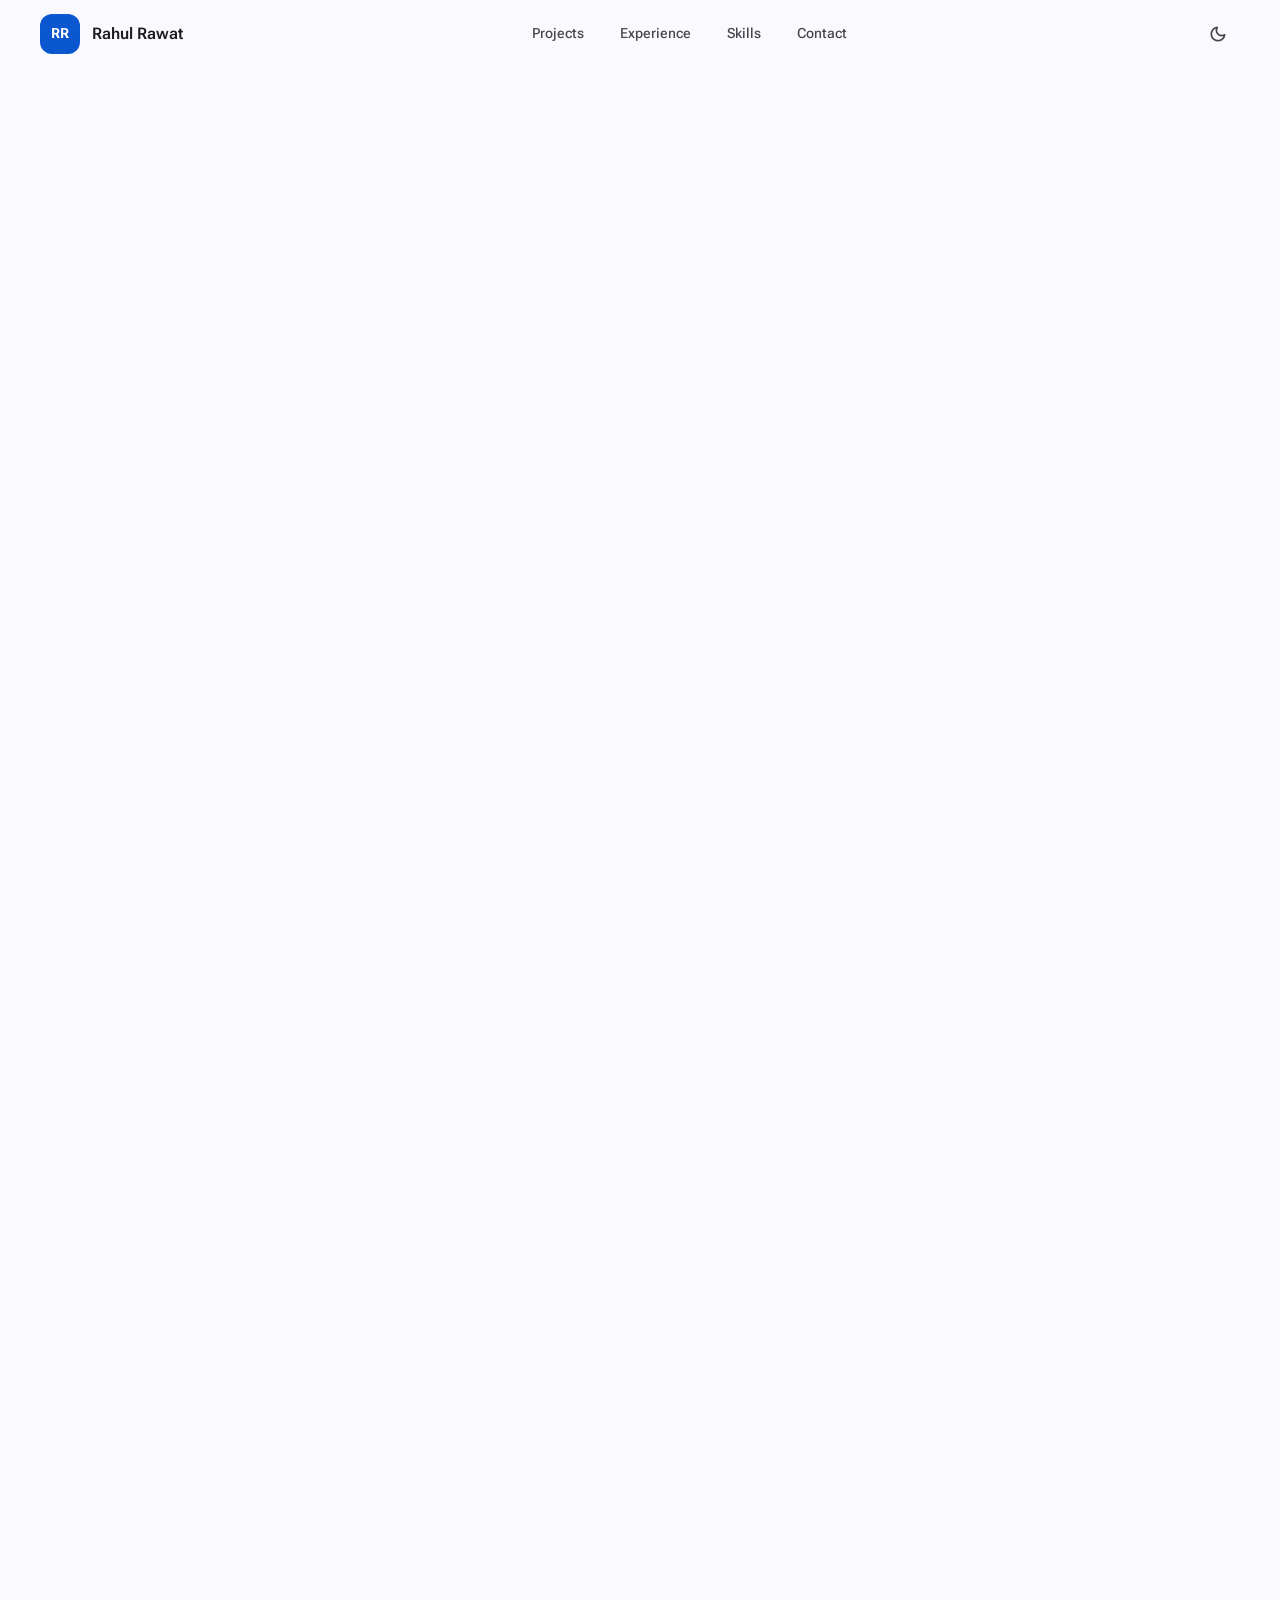
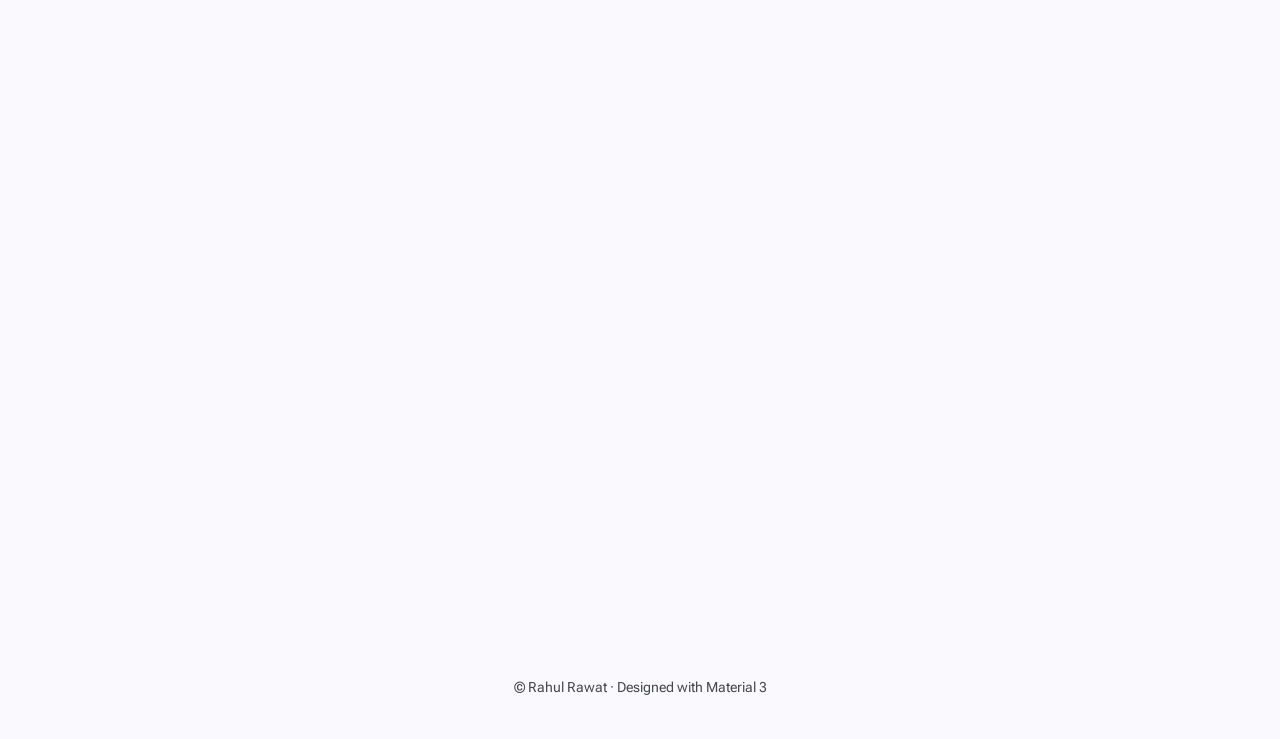
==== commit 67c2924d: "Feature Thanima as a project card and add current freelance role Thanima Farm Life gets its own card" ====
--- a/index.html
+++ b/index.html
@@ -58,7 +58,7 @@
       </div>
       <div class="projects">
         <article class="card card--elevated project">
-          <div class="project__icon"><span class="material-symbols-rounded">construction</span></div>
+          <img class="project__icon project__icon--logo" src="assets/workmatego-logo.png" alt="WorkMateGo logo" width="52" height="52" />
           <span class="project__period">Live on App Store · Apr 2026</span>
           <h3 class="project__title">WorkMateGo · Construction Management</h3>
           <p class="project__desc">
@@ -101,7 +101,7 @@
         </article>
 
         <article class="card card--elevated project">
-          <div class="project__icon"><span class="material-symbols-rounded">how_to_reg</span></div>
+          <img class="project__icon project__icon--logo" src="assets/vizitor-logo.png" alt="Vizitor logo" width="52" height="52" />
           <span class="project__period">Live since 2019 · App Store &amp; Play Store</span>
           <h3 class="project__title">Vizitor · Visitor Management Platform</h3>
           <p class="project__desc">
@@ -126,13 +126,32 @@
             </a>
           </div>
         </article>
+
+        <article class="card card--elevated project">
+          <img class="project__icon project__icon--logo" src="assets/thanima-logo.jpg" alt="Thanima Farm Life logo" width="52" height="52" />
+          <span class="project__period">Live on Google Play · 2025</span>
+          <h3 class="project__title">Thanima Farm Life · Tour Operations</h3>
+          <p class="project__desc">
+            Role-based app that runs tour operations in one place: bookings,
+            scheduling and on-ground execution, keeping supervisors,
+            executives, guides and service staff in sync.
+          </p>
+          <div class="project__tags">
+            <span class="chip">Flutter</span>
+            <span class="chip">Android</span>
+            <span class="chip">Role-based access</span>
+          </div>
+          <div class="project__actions">
+            <a class="button button--text" href="https://play.google.com/store/apps/details?id=com.thanima.app" target="_blank" rel="noopener">
+              <span class="material-symbols-rounded">android</span> Play Store
+            </a>
+          </div>
+        </article>
       </div>
 
       <p class="more-projects">
         <span class="more-projects__label">Also shipped:</span>
-        <a href="https://play.google.com/store/apps/details?id=com.thanima.app" target="_blank" rel="noopener">Thanima Farm Life</a> — Flutter tour-operations app on Google Play
-        &nbsp;·&nbsp;
-        <a href="https://github.com/rahuldev0412/intrack-edu" target="_blank" rel="noopener">Intrack Edu</a> — Flutter/iOS school management system
+        <a href="https://github.com/rahuldev0412/intrack-edu" target="_blank" rel="noopener">Intrack Edu</a>, a Flutter/iOS school management system
       </p>
     </section>
 
@@ -143,6 +162,17 @@
         <h2 class="section__title">Where I've worked</h2>
       </div>
       <ul class="experience-list">
+        <li class="experience-item">
+          <div class="experience-item__row">
+            <h3 class="experience-role">Freelance Mobile Developer · iOS &amp; Flutter</h3>
+            <span class="experience-meta">May 2026 – Present</span>
+          </div>
+          <p class="experience-desc">
+            Building and shipping mobile apps end to end, including Upstat, a
+            Flutter fitness and habit tracker now in public beta on iOS and
+            Android.
+          </p>
+        </li>
         <li class="experience-item">
           <div class="experience-item__row">
             <h3 class="experience-role">QA Analyst · CIBC</h3>
--- a/style.css
+++ b/style.css
@@ -408,7 +408,7 @@
 /* Projects */
 .projects {
   display: grid;
-  grid-template-columns: repeat(auto-fit, minmax(280px, 1fr));
+  grid-template-columns: repeat(2, minmax(0, 1fr));
   gap: 1.25rem;
 }
 
@@ -601,6 +601,12 @@
     opacity: 1;
     transform: none;
     transition: none;
+  }
+}
+
+@media (max-width: 720px) {
+  .projects {
+    grid-template-columns: 1fr;
   }
 }
 
@@ -803,6 +809,7 @@
 .project__icon--logo {
   object-fit: cover;
   background: #000;
+  box-shadow: 0 0 0 1px var(--md-sys-color-outline-variant);
 }
 
 /* Skill groups */
